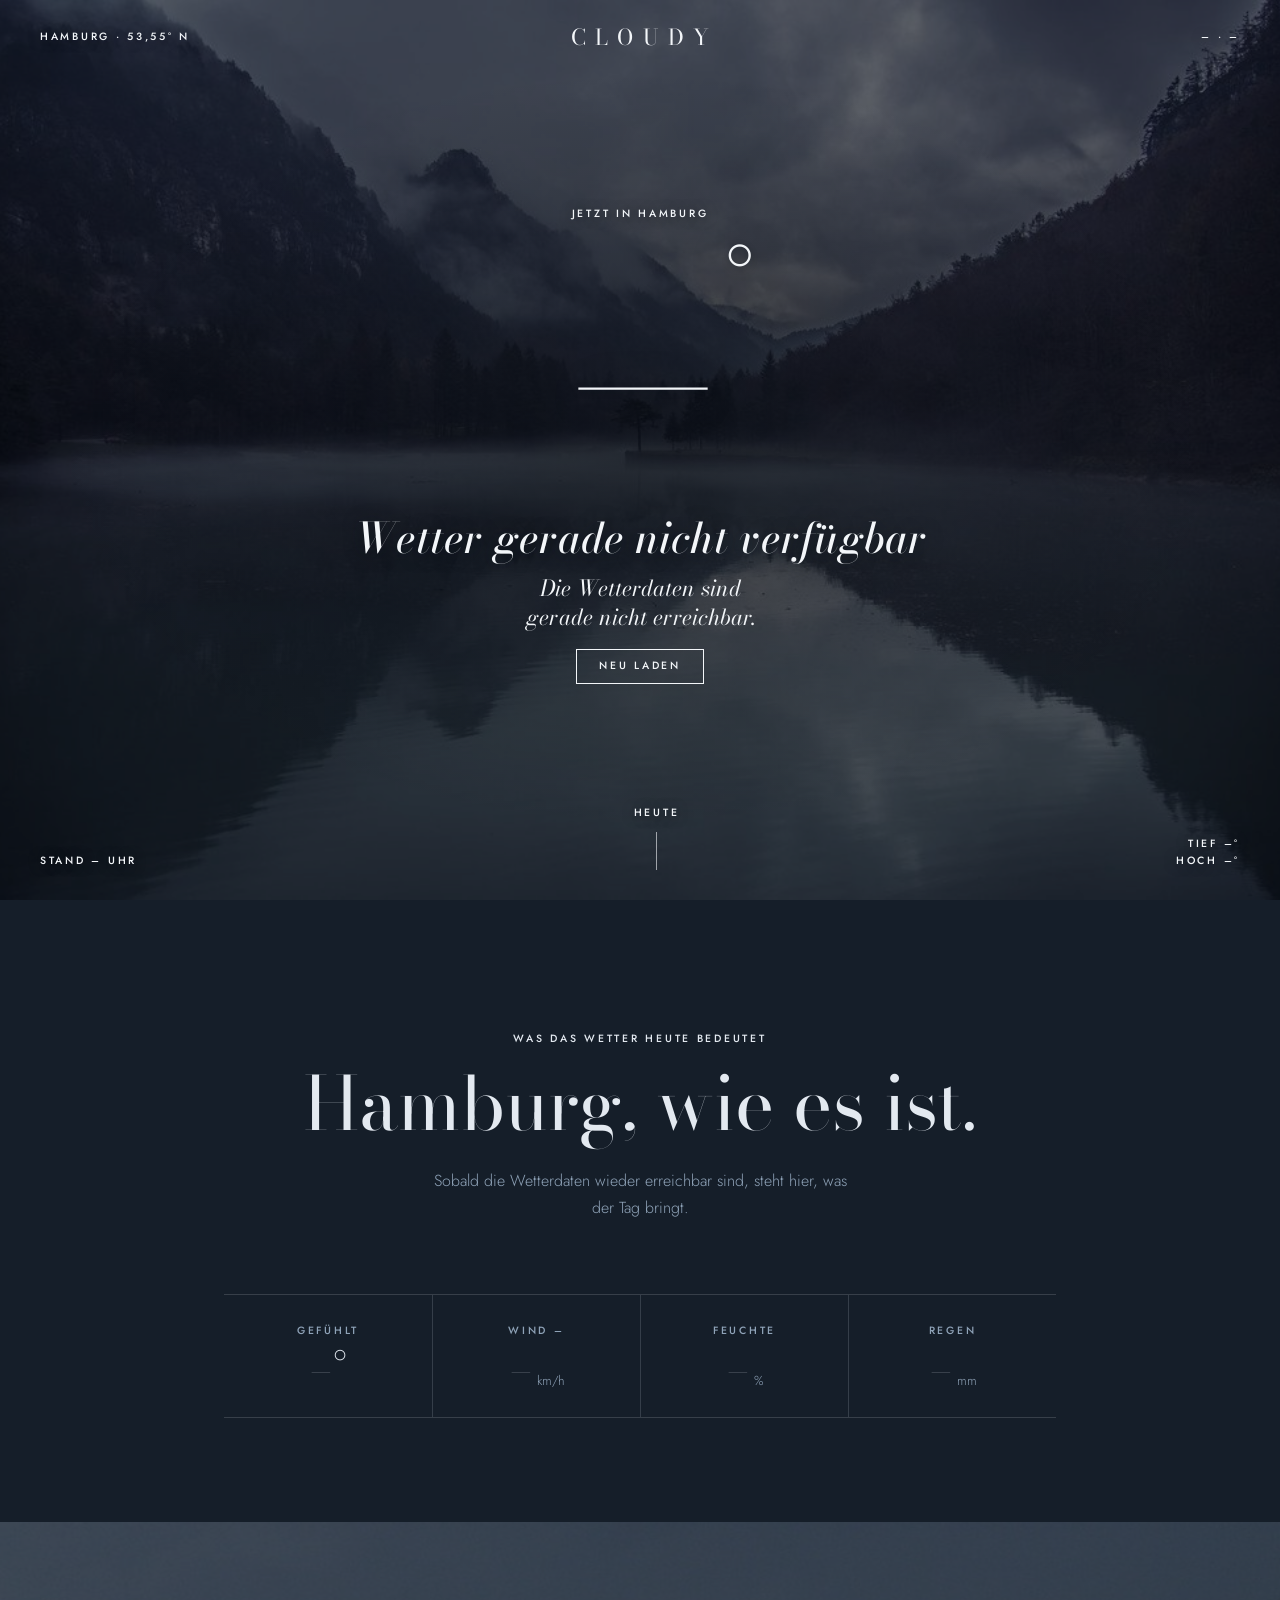
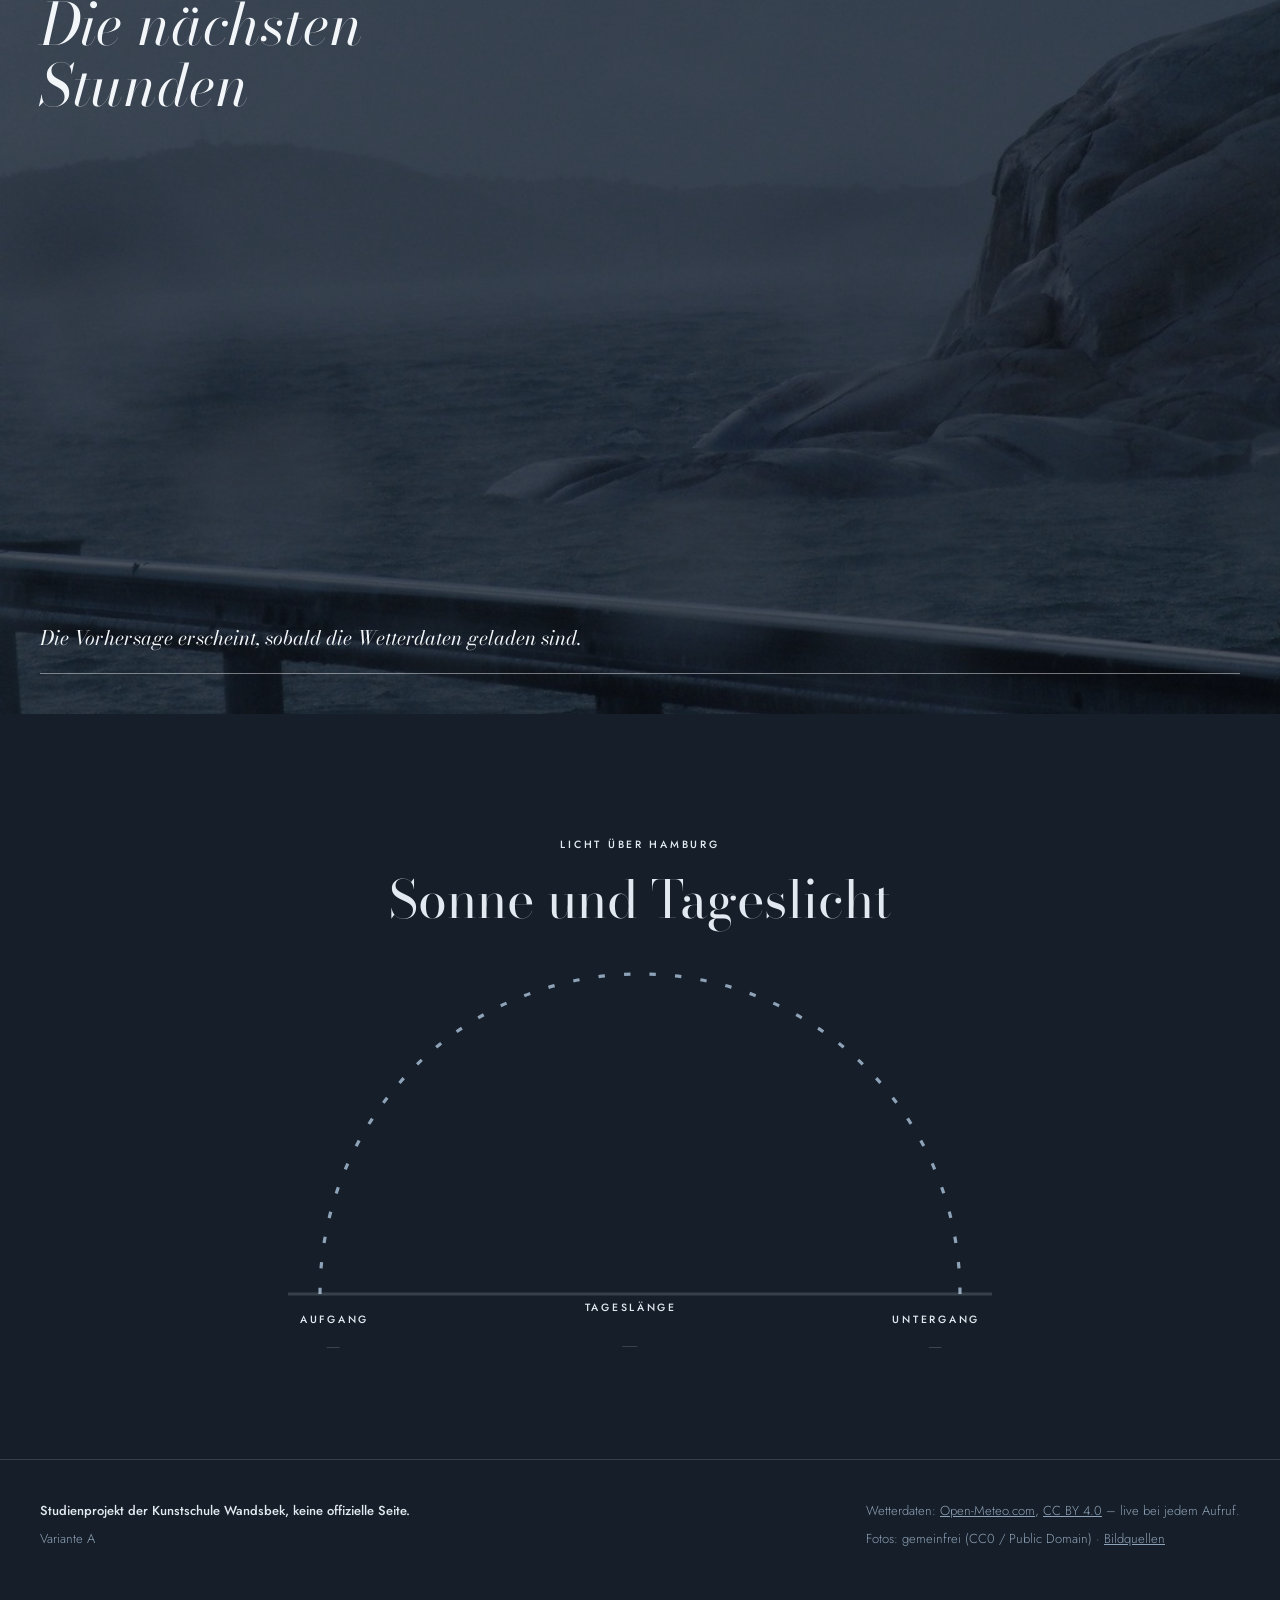
==== index.html @ b8db0ed9 "Add files via upload" ====
<!doctype html>
<html lang="de" data-status="loading" data-weather="wolken" data-daytime="tag">
<head>
<meta charset="utf-8">
<meta name="viewport" content="width=device-width, initial-scale=1">
<meta name="robots" content="noindex, nofollow">
<title>Cloudy – Variante A</title>
<meta name="description" content="Cloudy – das Wetter in Hamburg, live. Studienprojekt der Kunstschule Wandsbek, keine offizielle Seite.">
<link rel="preconnect" href="https://fonts.googleapis.com">
<link rel="preconnect" href="https://fonts.gstatic.com" crossorigin>
<link href="https://fonts.googleapis.com/css2?family=Bodoni+Moda:ital,opsz,wght@0,6..96,400..600;1,6..96,400..600&family=Jost:wght@300;400;500&display=swap" rel="stylesheet">
<style>
  :root {
    --paper: #F3F6F9;
    --mist: #CBD5E1;
    --steel: #8FA3B8;
    --slate: #4B647D;
    --ink: #223040;
    --line: rgba(34, 48, 64, .2);
    --serif: "Bodoni Moda", "Didot", "Bodoni 72", Georgia, serif;
    --sans: "Jost", "Futura", "Helvetica Neue", Arial, sans-serif;
    --hero-img: url(img/a-cloudy-lake.jpg);
    --veil: rgba(20, 30, 42, .42);
  }
  /* Kür: Nacht → Seite wird dunkel */
  :root[data-daytime="nacht"] {
    --paper: #151e29;
    --mist: #223040;
    --slate: #8FA3B8;
    --ink: #E3E9F0;
    --line: rgba(227, 233, 240, .16);
    --veil: rgba(8, 13, 20, .62);
  }
  /* Kür: Bildwelt je Wetterlage */
  :root[data-weather="klar"]   { --hero-img: url(img/a-clear-kenai.jpg); }
  :root[data-weather="nebel"]  { --hero-img: url(img/a-fog-schooner.jpg); }
  :root[data-weather="regen"]  { --hero-img: url(img/a-rain-front.jpg); }
  :root[data-weather="schnee"] { --hero-img: url(img/a-snow-peaks.jpg); }

  * { box-sizing: border-box; }
  body {
    margin: 0;
    background: var(--paper);
    color: var(--ink);
    font: 300 16px/1.7 var(--sans);
    transition: background-color .8s, color .8s;
  }
  a { color: inherit; }
  .label { font: 500 10.5px/1.6 var(--sans); letter-spacing: .26em; text-transform: uppercase; }
  .serif { font-family: var(--serif); font-weight: 400; }

  /* ---------- Vollbild-Hero ---------- */
  .hero {
    position: relative;
    min-height: 100vh;
    min-height: 100svh;
    color: #F3F6F9;
    background: var(--slate) var(--hero-img) center / cover no-repeat;
    display: grid;
    grid-template-rows: auto 1fr auto;
  }
  .hero::before {
    content: ""; position: absolute; inset: 0;
    background:
      radial-gradient(ellipse 46% 42% at 50% 50%, rgba(16, 24, 34, .5), rgba(16, 24, 34, 0) 100%),
      linear-gradient(180deg, var(--veil), rgba(20,30,42,.12) 30%, rgba(20,30,42,.12) 70%, var(--veil));
    transition: background .8s;
  }
  :root[data-daytime="nacht"] .hero::before {
    background: radial-gradient(ellipse 46% 42% at 50% 50%, rgba(6, 10, 16, .45), rgba(6, 10, 16, 0) 100%), var(--veil);
  }
  .hero .label { text-shadow: 0 1px 12px rgba(10, 16, 24, .55); }
  .hero > * { position: relative; }
  .top {
    display: grid; grid-template-columns: 1fr auto 1fr; align-items: center;
    padding: 26px 40px;
  }
  .top .right { text-align: right; }
  .wordmark { font: 400 22px/1 var(--serif); letter-spacing: .42em; text-transform: uppercase; padding-left: .42em; }

  .center { display: grid; place-items: center; text-align: center; padding: 20px 16px; }
  .temp {
    position: relative;
    display: inline-block;
    margin: 0;
    font: 500 clamp(150px, 24vw, 310px)/.84 var(--serif);
    font-variation-settings: "opsz" 28;   /* kräftigere Haarstriche, besser lesbar */
    letter-spacing: -.02em;
    text-shadow: 0 2px 6px rgba(10, 16, 24, .35), 0 8px 48px rgba(10, 16, 24, .45);
  }
  /* Gradzeichen hängt außen, damit die Zahl selbst exakt mittig steht */
  .temp sup { position: absolute; left: 100%; top: .06em; font-size: .3em; line-height: 1; margin-left: .06em; }
  .cond { font: italic 500 clamp(28px, 3.4vw, 42px)/1.2 var(--serif); margin: 22px 0 10px; text-shadow: 0 2px 18px rgba(10, 16, 24, .6); }
  .rule { width: 56px; height: 1px; background: currentColor; opacity: .6; margin: 18px auto; }

  .bottom {
    display: flex; justify-content: space-between; align-items: flex-end; gap: 16px;
    padding: 0 40px 30px;
  }
  .scroll-cue { text-decoration: none; }
  .scroll-cue::after { content: ""; display: block; width: 1px; height: 38px; margin: 10px auto 0; background: currentColor; opacity: .6; }

  /* Lade- / Fehlerzustand */
  .note { display: none; max-width: 30ch; margin: 0 auto; }
  :root[data-status="loading"] .note.loading,
  :root[data-status="error"] .note.error { display: block; }
  :root[data-status="loading"] [data-w] { opacity: .45; }
  .note.loading::before {
    content: ""; display: inline-block; width: 6px; height: 6px; margin-right: 10px;
    border-radius: 50%; background: currentColor; animation: pulse 1.2s infinite;
  }
  @keyframes pulse { 50% { opacity: .15; } }
  .note.error p { font: italic 400 22px/1.35 var(--serif); margin: 0 0 16px; }
  .btn {
    display: inline-block; padding: 11px 22px; border: 1px solid currentColor;
    background: transparent; color: inherit; cursor: pointer;
    font: 500 10.5px/1 var(--sans); letter-spacing: .26em; text-transform: uppercase;
  }
  .forced { display: none; }
  :root[data-forced="ja"] .forced { display: inline; }

  /* ---------- Bedeutung + Werte ---------- */
  .read { max-width: 880px; margin: 0 auto; padding: 120px 24px 104px; text-align: center; }
  .read h2 { font: 400 clamp(40px, 6vw, 74px)/1 var(--serif); margin: 20px 0 26px; }
  .read .lead { max-width: 46ch; margin: 0 auto; color: var(--slate); }
  .values {
    display: grid; grid-template-columns: repeat(4, 1fr);
    margin: 72px 0 0; border-top: 1px solid var(--line); border-bottom: 1px solid var(--line);
  }
  .values div { padding: 28px 8px 26px; }
  .values div + div { border-left: 1px solid var(--line); }
  .values dt { color: var(--slate); }
  .values dd { margin: 8px 0 0; font: 400 44px/1 var(--serif); }
  .values dd small { font: 300 13px var(--sans); margin-left: 4px; color: var(--slate); }

  /* ---------- Vollbild-Band mit Stunden ---------- */
  .band {
    position: relative;
    min-height: 88vh;
    background: var(--ink) url(img/a-harbour-mist.jpg) center / cover;
    color: #F3F6F9;
    display: flex; flex-direction: column; justify-content: space-between;
    padding: 72px 40px 40px;
  }
  .band::before { content: ""; position: absolute; inset: 0; background: linear-gradient(180deg, rgba(34,48,64,.1), rgba(34,48,64,.55)); }
  :root[data-daytime="nacht"] .band::before { background: rgba(8, 13, 20, .65); }
  .band > * { position: relative; }
  .band h2 { font: italic 400 clamp(34px, 4.6vw, 58px)/1.05 var(--serif); margin: 0; max-width: 12ch; }
  .hours {
    list-style: none; margin: 0; padding: 0;
    display: grid; grid-template-columns: repeat(6, 1fr);
    border-top: 1px solid rgba(243, 246, 249, .45);
  }
  .hours li { padding: 18px 10px 6px; text-align: center; }
  .hours li + li { border-left: 1px solid rgba(243, 246, 249, .25); }
  .hours .h-temp { display: block; font: 400 46px/1.05 var(--serif); }
  .hours .h-cond { display: block; font: italic 400 15px/1.3 var(--serif); opacity: .9; }
  .hours .h-pop { display: block; margin-top: 6px; opacity: .75; }
  .band .empty { display: none; font: italic 400 20px var(--serif); }
  :root[data-status="error"] .band .empty, :root[data-status="loading"] .band .empty { display: block; }

  /* ---------- Licht ---------- */
  .light { max-width: 1040px; margin: 0 auto; padding: 112px 24px 96px; text-align: center; }
  .light h2 { font: 400 clamp(34px, 4.4vw, 52px)/1.05 var(--serif); margin: 18px 0 48px; }
  .arc { position: relative; width: min(100%, 640px); margin: 0 auto; aspect-ratio: 2 / 1; container-type: inline-size; }
  .arc svg { position: absolute; inset: 0; width: 100%; height: 100%; overflow: visible; }
  .arc path { fill: none; stroke: var(--steel); stroke-width: 1; stroke-dasharray: 2 6; }
  .arc line { stroke: var(--line); stroke-width: 1; }
  .sun {
    --a: calc(180deg - var(--sun, .5) * 180deg);
    position: absolute; left: 50%; bottom: 0;
    width: 18px; height: 18px; margin: 0 0 -9px -9px;
    border-radius: 50%; background: var(--ink); box-shadow: 0 0 0 8px rgba(143, 163, 184, .25);
    transform: rotate(calc(-1 * var(--a))) translateX(50cqi) rotate(var(--a));
    transition: transform 1.2s ease;
  }
  :root[data-daytime="nacht"] .sun { background: transparent; border: 1px solid var(--steel); box-shadow: none; transform: translateX(50cqi); }
  :root[data-status="error"] .sun { display: none; }
  .arc-labels { display: flex; justify-content: space-between; width: min(100%, 680px); margin: 18px auto 0; }
  .arc-labels b { display: block; font: 400 30px/1.1 var(--serif); }
  .arc-mid { margin-top: -12px; }
  .arc-mid b { font: 400 36px/1.1 var(--serif); display: block; margin-top: 6px; }

  /* ---------- Fußzeile ---------- */
  footer { border-top: 1px solid var(--line); padding: 40px 40px 48px; font-size: 13px; color: var(--slate); }
  footer .row { display: flex; justify-content: space-between; gap: 24px 40px; flex-wrap: wrap; }
  footer p { margin: 0 0 6px; }
  footer strong { color: var(--ink); font-weight: 500; }

  @media (max-width: 760px) {
    .top { padding: 18px 16px; }
    .top .left { visibility: hidden; }
    .wordmark { font-size: 18px; }
    .bottom { padding: 0 16px 22px; }
    .read { padding: 80px 16px 72px; }
    .values { grid-template-columns: 1fr 1fr; margin-top: 48px; }
    .values div:nth-child(3) { border-left: 0; }
    .values div:nth-child(n+3) { border-top: 1px solid var(--line); }
    .band { padding: 56px 16px 24px; min-height: 0; gap: 120px; }
    .hours { grid-template-columns: repeat(3, 1fr); }
    .hours li:nth-child(4) { border-left: 0; }
    .hours li:nth-child(n+4) { border-top: 1px solid rgba(243, 246, 249, .25); }
    .light { padding: 80px 16px 72px; }
    .arc-labels b { font-size: 24px; }
    footer { padding: 32px 16px 40px; }
  }
  @media (prefers-reduced-motion: reduce) { * { transition: none !important; animation: none !important; } }
</style>
</head>
<body>

<header class="hero">
  <div class="top">
    <span class="label left">Hamburg · 53,55° N</span>
    <span class="wordmark">Cloudy</span>
    <span class="label right"><span data-w="daytime">…</span> · <span data-w="time">…</span></span>
  </div>

  <div class="center">
    <div>
      <p class="label">Jetzt in Hamburg</p>
      <h1 class="temp"><span data-w="temp" data-fallback="–">…</span><sup>°</sup></h1>
      <p class="cond" data-w="cond" data-fallback="Wetter gerade nicht verfügbar">Wird geladen</p>
      <div class="note loading label" role="status">Wetterdaten werden geladen</div>
      <div class="note error" role="alert">
        <p>Die Wetterdaten sind gerade nicht erreichbar.</p>
        <button class="btn" type="button" data-retry>Neu laden</button>
      </div>
    </div>
  </div>

  <div class="bottom">
    <span class="label">Stand <span data-w="time">…</span> Uhr<br><span class="forced">Testmodus</span></span>
    <a class="label scroll-cue" href="#heute">Heute</a>
    <span class="label" style="text-align:right">Tief <span data-w="tmin">…</span>°<br>Hoch <span data-w="tmax">…</span>°</span>
  </div>
</header>

<main>
  <section class="read" id="heute">
    <p class="label">Was das Wetter heute bedeutet</p>
    <h2 data-w="advice" data-fallback="Hamburg, wie es ist.">Einen Moment …</h2>
    <p class="lead" data-w="advice-text" data-fallback="Sobald die Wetterdaten wieder erreichbar sind, steht hier, was der Tag bringt.">Die aktuellen Werte für Hamburg werden abgerufen.</p>

    <dl class="values">
      <div><dt class="label">Gefühlt</dt><dd><span data-w="feels">…</span>°</dd></div>
      <div><dt class="label">Wind <span data-w="winddir"></span></dt><dd><span data-w="wind">…</span><small>km/h</small></dd></div>
      <div><dt class="label">Feuchte</dt><dd><span data-w="humidity">…</span><small>%</small></dd></div>
      <div><dt class="label">Regen</dt><dd><span data-w="precip">…</span><small>mm</small></dd></div>
    </dl>
  </section>

  <section class="band" aria-label="Die nächsten Stunden">
    <h2>Die nächsten Stunden</h2>
    <div>
      <p class="empty">Die Vorhersage erscheint, sobald die Wetterdaten geladen sind.</p>
      <ul class="hours" data-hours></ul>
    </div>
    <template id="hour-tpl">
      <li><span class="label" data-h="time"></span><span class="h-temp" data-h="temp"></span><span class="h-cond" data-h="cond"></span><span class="label h-pop">Regen <span data-h="pop"></span></span></li>
    </template>
  </section>

  <section class="light">
    <p class="label">Licht über Hamburg</p>
    <h2 data-w="light-title" data-fallback="Sonne und Tageslicht">Tageslicht wird berechnet …</h2>
    <div class="arc" aria-hidden="true">
      <svg viewBox="0 0 200 100" preserveAspectRatio="none"><path d="M0 100 A100 100 0 0 1 200 100"/><line x1="-10" y1="100" x2="210" y2="100"/></svg>
      <span class="sun"></span>
    </div>
    <div class="arc-labels">
      <span class="label">Aufgang<b class="serif" data-w="sunrise">…</b></span>
      <span class="label arc-mid">Tageslänge<b class="serif" data-w="daylength">…</b></span>
      <span class="label">Untergang<b class="serif" data-w="sunset">…</b></span>
    </div>
  </section>
</main>

<footer>
  <div class="row">
    <div>
      <p><strong>Studienprojekt der Kunstschule Wandsbek, keine offizielle Seite.</strong></p>
      <p>Variante A</p>
    </div>
    <div>
      <p>Wetterdaten: <a href="https://open-meteo.com/" rel="noopener">Open-Meteo.com</a>, <a href="https://creativecommons.org/licenses/by/4.0/" rel="noopener">CC BY 4.0</a> – live bei jedem Aufruf.</p>
      <p>Fotos: gemeinfrei (CC0 / Public Domain) · <a href="credits.html">Bildquellen</a></p>
    </div>
  </div>
</footer>

<script src="cloudy.js"></script>
</body>
</html>
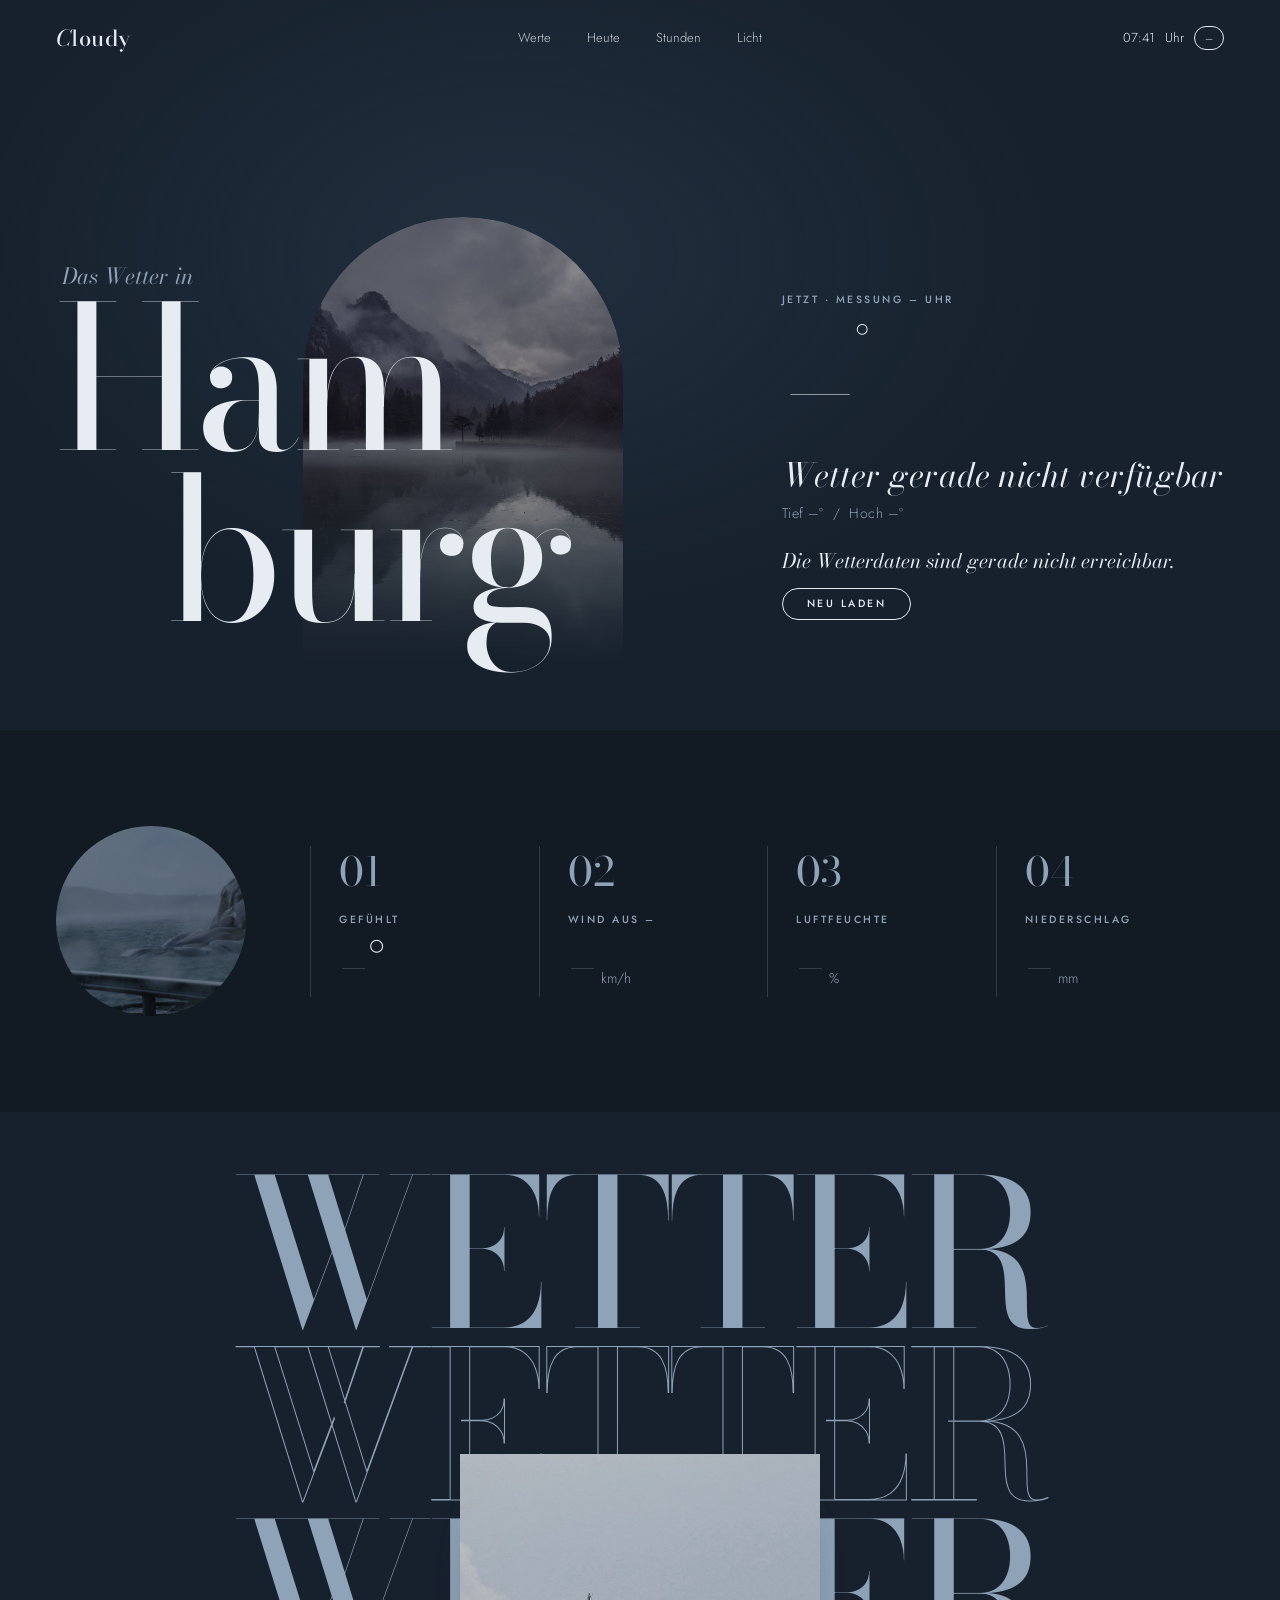
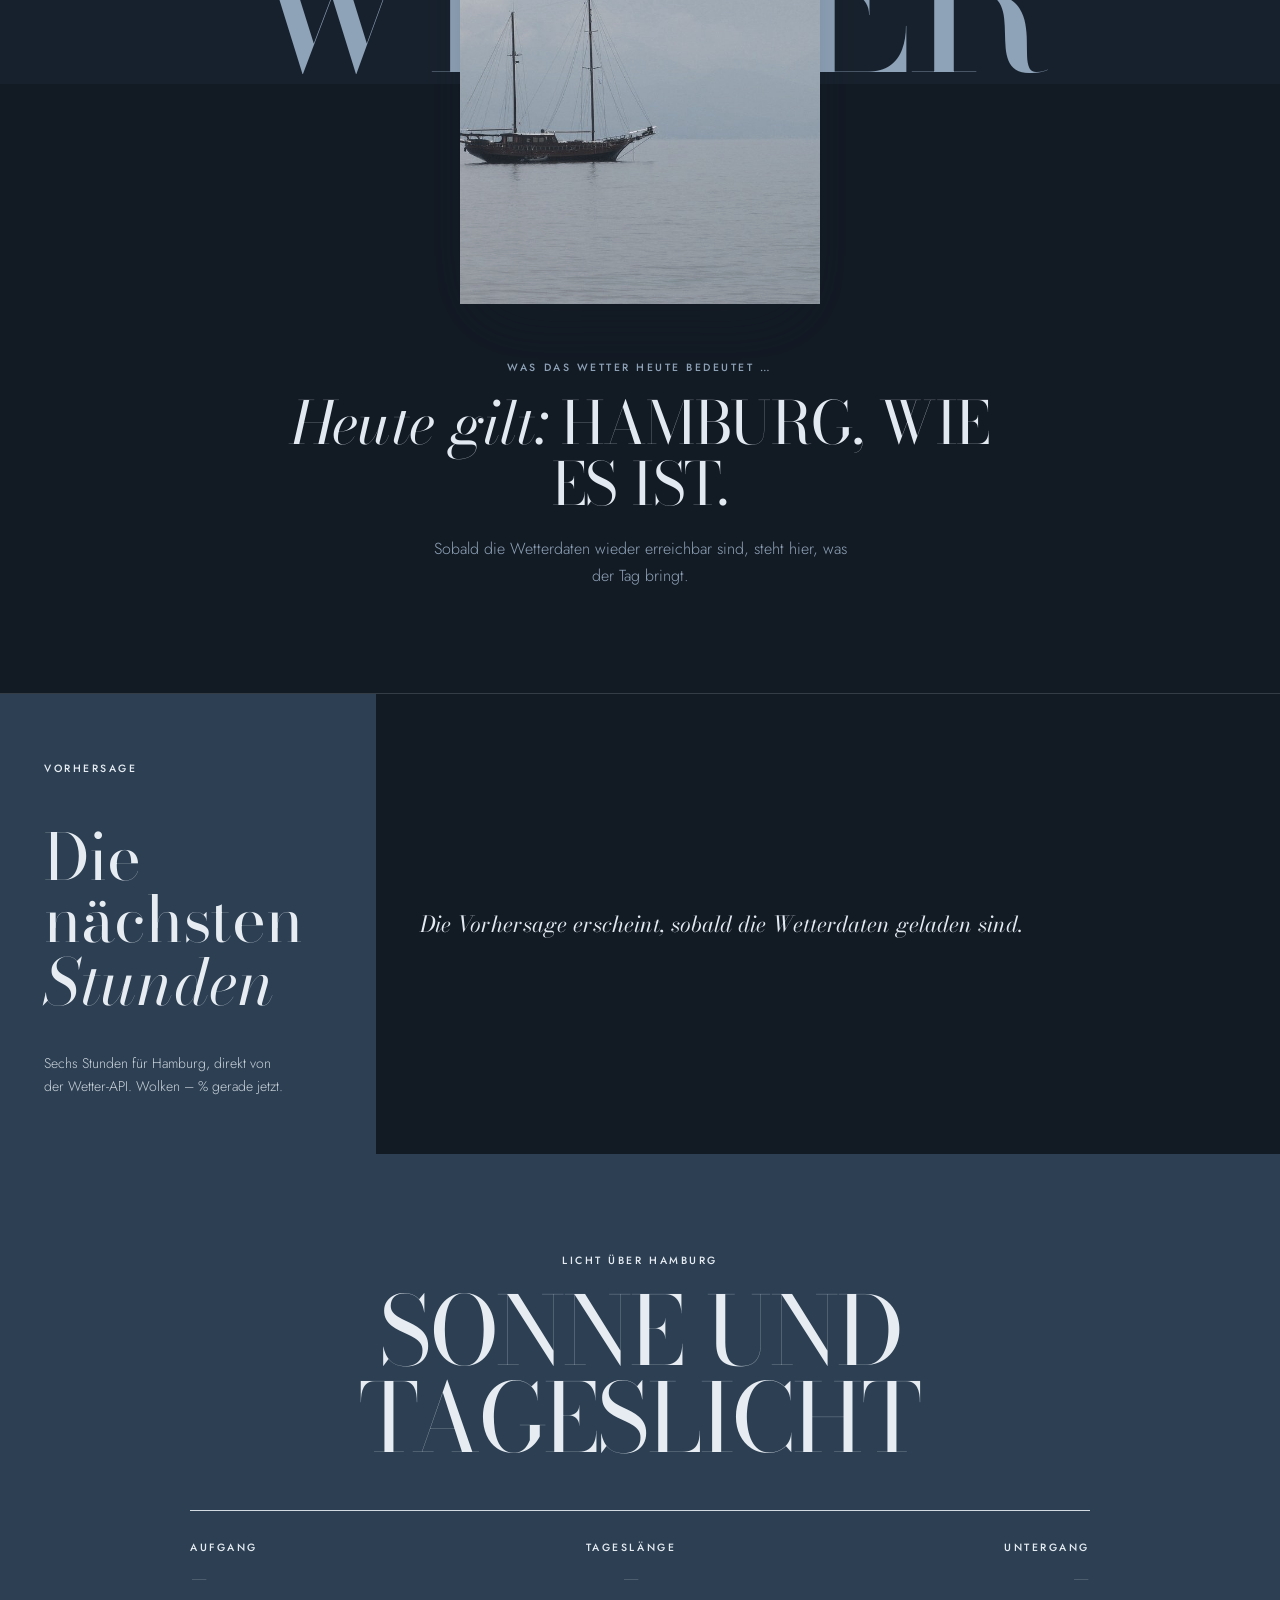
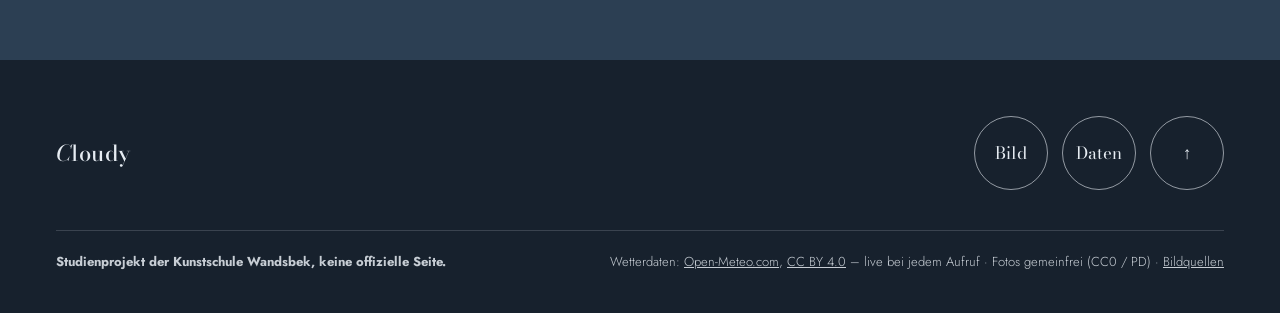
==== commit 4a0d5cc6: "Add files via upload" ====
--- a/index.html
+++ b/index.html
@@ -9,283 +9,112 @@
 <link rel="preconnect" href="https://fonts.googleapis.com">
 <link rel="preconnect" href="https://fonts.gstatic.com" crossorigin>
 <link href="https://fonts.googleapis.com/css2?family=Bodoni+Moda:ital,opsz,wght@0,6..96,400..600;1,6..96,400..600&family=Jost:wght@300;400;500&display=swap" rel="stylesheet">
-<style>
-  :root {
-    --paper: #F3F6F9;
-    --mist: #CBD5E1;
-    --steel: #8FA3B8;
-    --slate: #4B647D;
-    --ink: #223040;
-    --line: rgba(34, 48, 64, .2);
-    --serif: "Bodoni Moda", "Didot", "Bodoni 72", Georgia, serif;
-    --sans: "Jost", "Futura", "Helvetica Neue", Arial, sans-serif;
-    --hero-img: url(img/a-cloudy-lake.jpg);
-    --veil: rgba(20, 30, 42, .42);
-  }
-  /* Kür: Nacht → Seite wird dunkel */
-  :root[data-daytime="nacht"] {
-    --paper: #151e29;
-    --mist: #223040;
-    --slate: #8FA3B8;
-    --ink: #E3E9F0;
-    --line: rgba(227, 233, 240, .16);
-    --veil: rgba(8, 13, 20, .62);
-  }
-  /* Kür: Bildwelt je Wetterlage */
-  :root[data-weather="klar"]   { --hero-img: url(img/a-clear-kenai.jpg); }
-  :root[data-weather="nebel"]  { --hero-img: url(img/a-fog-schooner.jpg); }
-  :root[data-weather="regen"]  { --hero-img: url(img/a-rain-front.jpg); }
-  :root[data-weather="schnee"] { --hero-img: url(img/a-snow-peaks.jpg); }
-
-  * { box-sizing: border-box; }
-  body {
-    margin: 0;
-    background: var(--paper);
-    color: var(--ink);
-    font: 300 16px/1.7 var(--sans);
-    transition: background-color .8s, color .8s;
-  }
-  a { color: inherit; }
-  .label { font: 500 10.5px/1.6 var(--sans); letter-spacing: .26em; text-transform: uppercase; }
-  .serif { font-family: var(--serif); font-weight: 400; }
-
-  /* ---------- Vollbild-Hero ---------- */
-  .hero {
-    position: relative;
-    min-height: 100vh;
-    min-height: 100svh;
-    color: #F3F6F9;
-    background: var(--slate) var(--hero-img) center / cover no-repeat;
-    display: grid;
-    grid-template-rows: auto 1fr auto;
-  }
-  .hero::before {
-    content: ""; position: absolute; inset: 0;
-    background:
-      radial-gradient(ellipse 46% 42% at 50% 50%, rgba(16, 24, 34, .5), rgba(16, 24, 34, 0) 100%),
-      linear-gradient(180deg, var(--veil), rgba(20,30,42,.12) 30%, rgba(20,30,42,.12) 70%, var(--veil));
-    transition: background .8s;
-  }
-  :root[data-daytime="nacht"] .hero::before {
-    background: radial-gradient(ellipse 46% 42% at 50% 50%, rgba(6, 10, 16, .45), rgba(6, 10, 16, 0) 100%), var(--veil);
-  }
-  .hero .label { text-shadow: 0 1px 12px rgba(10, 16, 24, .55); }
-  .hero > * { position: relative; }
-  .top {
-    display: grid; grid-template-columns: 1fr auto 1fr; align-items: center;
-    padding: 26px 40px;
-  }
-  .top .right { text-align: right; }
-  .wordmark { font: 400 22px/1 var(--serif); letter-spacing: .42em; text-transform: uppercase; padding-left: .42em; }
-
-  .center { display: grid; place-items: center; text-align: center; padding: 20px 16px; }
-  .temp {
-    position: relative;
-    display: inline-block;
-    margin: 0;
-    font: 500 clamp(150px, 24vw, 310px)/.84 var(--serif);
-    font-variation-settings: "opsz" 28;   /* kräftigere Haarstriche, besser lesbar */
-    letter-spacing: -.02em;
-    text-shadow: 0 2px 6px rgba(10, 16, 24, .35), 0 8px 48px rgba(10, 16, 24, .45);
-  }
-  /* Gradzeichen hängt außen, damit die Zahl selbst exakt mittig steht */
-  .temp sup { position: absolute; left: 100%; top: .06em; font-size: .3em; line-height: 1; margin-left: .06em; }
-  .cond { font: italic 500 clamp(28px, 3.4vw, 42px)/1.2 var(--serif); margin: 22px 0 10px; text-shadow: 0 2px 18px rgba(10, 16, 24, .6); }
-  .rule { width: 56px; height: 1px; background: currentColor; opacity: .6; margin: 18px auto; }
-
-  .bottom {
-    display: flex; justify-content: space-between; align-items: flex-end; gap: 16px;
-    padding: 0 40px 30px;
-  }
-  .scroll-cue { text-decoration: none; }
-  .scroll-cue::after { content: ""; display: block; width: 1px; height: 38px; margin: 10px auto 0; background: currentColor; opacity: .6; }
-
-  /* Lade- / Fehlerzustand */
-  .note { display: none; max-width: 30ch; margin: 0 auto; }
-  :root[data-status="loading"] .note.loading,
-  :root[data-status="error"] .note.error { display: block; }
-  :root[data-status="loading"] [data-w] { opacity: .45; }
-  .note.loading::before {
-    content: ""; display: inline-block; width: 6px; height: 6px; margin-right: 10px;
-    border-radius: 50%; background: currentColor; animation: pulse 1.2s infinite;
-  }
-  @keyframes pulse { 50% { opacity: .15; } }
-  .note.error p { font: italic 400 22px/1.35 var(--serif); margin: 0 0 16px; }
-  .btn {
-    display: inline-block; padding: 11px 22px; border: 1px solid currentColor;
-    background: transparent; color: inherit; cursor: pointer;
-    font: 500 10.5px/1 var(--sans); letter-spacing: .26em; text-transform: uppercase;
-  }
-  .forced { display: none; }
-  :root[data-forced="ja"] .forced { display: inline; }
-
-  /* ---------- Bedeutung + Werte ---------- */
-  .read { max-width: 880px; margin: 0 auto; padding: 120px 24px 104px; text-align: center; }
-  .read h2 { font: 400 clamp(40px, 6vw, 74px)/1 var(--serif); margin: 20px 0 26px; }
-  .read .lead { max-width: 46ch; margin: 0 auto; color: var(--slate); }
-  .values {
-    display: grid; grid-template-columns: repeat(4, 1fr);
-    margin: 72px 0 0; border-top: 1px solid var(--line); border-bottom: 1px solid var(--line);
-  }
-  .values div { padding: 28px 8px 26px; }
-  .values div + div { border-left: 1px solid var(--line); }
-  .values dt { color: var(--slate); }
-  .values dd { margin: 8px 0 0; font: 400 44px/1 var(--serif); }
-  .values dd small { font: 300 13px var(--sans); margin-left: 4px; color: var(--slate); }
-
-  /* ---------- Vollbild-Band mit Stunden ---------- */
-  .band {
-    position: relative;
-    min-height: 88vh;
-    background: var(--ink) url(img/a-harbour-mist.jpg) center / cover;
-    color: #F3F6F9;
-    display: flex; flex-direction: column; justify-content: space-between;
-    padding: 72px 40px 40px;
-  }
-  .band::before { content: ""; position: absolute; inset: 0; background: linear-gradient(180deg, rgba(34,48,64,.1), rgba(34,48,64,.55)); }
-  :root[data-daytime="nacht"] .band::before { background: rgba(8, 13, 20, .65); }
-  .band > * { position: relative; }
-  .band h2 { font: italic 400 clamp(34px, 4.6vw, 58px)/1.05 var(--serif); margin: 0; max-width: 12ch; }
-  .hours {
-    list-style: none; margin: 0; padding: 0;
-    display: grid; grid-template-columns: repeat(6, 1fr);
-    border-top: 1px solid rgba(243, 246, 249, .45);
-  }
-  .hours li { padding: 18px 10px 6px; text-align: center; }
-  .hours li + li { border-left: 1px solid rgba(243, 246, 249, .25); }
-  .hours .h-temp { display: block; font: 400 46px/1.05 var(--serif); }
-  .hours .h-cond { display: block; font: italic 400 15px/1.3 var(--serif); opacity: .9; }
-  .hours .h-pop { display: block; margin-top: 6px; opacity: .75; }
-  .band .empty { display: none; font: italic 400 20px var(--serif); }
-  :root[data-status="error"] .band .empty, :root[data-status="loading"] .band .empty { display: block; }
-
-  /* ---------- Licht ---------- */
-  .light { max-width: 1040px; margin: 0 auto; padding: 112px 24px 96px; text-align: center; }
-  .light h2 { font: 400 clamp(34px, 4.4vw, 52px)/1.05 var(--serif); margin: 18px 0 48px; }
-  .arc { position: relative; width: min(100%, 640px); margin: 0 auto; aspect-ratio: 2 / 1; container-type: inline-size; }
-  .arc svg { position: absolute; inset: 0; width: 100%; height: 100%; overflow: visible; }
-  .arc path { fill: none; stroke: var(--steel); stroke-width: 1; stroke-dasharray: 2 6; }
-  .arc line { stroke: var(--line); stroke-width: 1; }
-  .sun {
-    --a: calc(180deg - var(--sun, .5) * 180deg);
-    position: absolute; left: 50%; bottom: 0;
-    width: 18px; height: 18px; margin: 0 0 -9px -9px;
-    border-radius: 50%; background: var(--ink); box-shadow: 0 0 0 8px rgba(143, 163, 184, .25);
-    transform: rotate(calc(-1 * var(--a))) translateX(50cqi) rotate(var(--a));
-    transition: transform 1.2s ease;
-  }
-  :root[data-daytime="nacht"] .sun { background: transparent; border: 1px solid var(--steel); box-shadow: none; transform: translateX(50cqi); }
-  :root[data-status="error"] .sun { display: none; }
-  .arc-labels { display: flex; justify-content: space-between; width: min(100%, 680px); margin: 18px auto 0; }
-  .arc-labels b { display: block; font: 400 30px/1.1 var(--serif); }
-  .arc-mid { margin-top: -12px; }
-  .arc-mid b { font: 400 36px/1.1 var(--serif); display: block; margin-top: 6px; }
-
-  /* ---------- Fußzeile ---------- */
-  footer { border-top: 1px solid var(--line); padding: 40px 40px 48px; font-size: 13px; color: var(--slate); }
-  footer .row { display: flex; justify-content: space-between; gap: 24px 40px; flex-wrap: wrap; }
-  footer p { margin: 0 0 6px; }
-  footer strong { color: var(--ink); font-weight: 500; }
-
-  @media (max-width: 760px) {
-    .top { padding: 18px 16px; }
-    .top .left { visibility: hidden; }
-    .wordmark { font-size: 18px; }
-    .bottom { padding: 0 16px 22px; }
-    .read { padding: 80px 16px 72px; }
-    .values { grid-template-columns: 1fr 1fr; margin-top: 48px; }
-    .values div:nth-child(3) { border-left: 0; }
-    .values div:nth-child(n+3) { border-top: 1px solid var(--line); }
-    .band { padding: 56px 16px 24px; min-height: 0; gap: 120px; }
-    .hours { grid-template-columns: repeat(3, 1fr); }
-    .hours li:nth-child(4) { border-left: 0; }
-    .hours li:nth-child(n+4) { border-top: 1px solid rgba(243, 246, 249, .25); }
-    .light { padding: 80px 16px 72px; }
-    .arc-labels b { font-size: 24px; }
-    footer { padding: 32px 16px 40px; }
-  }
-  @media (prefers-reduced-motion: reduce) { * { transition: none !important; animation: none !important; } }
-</style>
+<link rel="stylesheet" href="style.css">
 </head>
 <body>
 
+<!-- 1 · Dunkler Hero: Riesenwort über Bogen-Foto -->
 <header class="hero">
-  <div class="top">
-    <span class="label left">Hamburg · 53,55° N</span>
-    <span class="wordmark">Cloudy</span>
-    <span class="label right"><span data-w="daytime">…</span> · <span data-w="time">…</span></span>
-  </div>
+  <nav class="top" aria-label="Seiten-Navigation">
+    <span class="wordmark"><i>C</i>loudy</span>
+    <span class="links">
+      <a href="#werte">Werte</a>
+      <a href="#heute">Heute</a>
+      <a href="#stunden">Stunden</a>
+      <a href="#licht">Licht</a>
+    </span>
+    <span class="clock"><span data-clock>–</span> Uhr <span class="ring" data-w="daytime">…</span></span>
+  </nav>
 
-  <div class="center">
-    <div>
-      <p class="label">Jetzt in Hamburg</p>
-      <h1 class="temp"><span data-w="temp" data-fallback="–">…</span><sup>°</sup></h1>
+  <div class="hero-grid">
+    <div class="hero-title">
+      <p class="welcome">Das Wetter in</p>
+      <h1>Ham<br><span class="indent">burg</span></h1>
+      <div class="arch" role="img" aria-label="Stimmungsbild passend zum aktuellen Wetter"></div>
+    </div>
+
+    <div class="hero-now">
+      <p class="label">Jetzt · Messung <span data-w="time">…</span> Uhr <span class="forced">· Testmodus</span></p>
+      <p class="temp"><span data-w="temp" data-fallback="–">…</span><sup>°</sup></p>
       <p class="cond" data-w="cond" data-fallback="Wetter gerade nicht verfügbar">Wird geladen</p>
+      <p class="minmax">Tief <span data-w="tmin">…</span>° &nbsp;/&nbsp; Hoch <span data-w="tmax">…</span>°</p>
+
       <div class="note loading label" role="status">Wetterdaten werden geladen</div>
       <div class="note error" role="alert">
         <p>Die Wetterdaten sind gerade nicht erreichbar.</p>
-        <button class="btn" type="button" data-retry>Neu laden</button>
+        <button class="pill" type="button" data-retry>Neu laden</button>
       </div>
     </div>
-  </div>
-
-  <div class="bottom">
-    <span class="label">Stand <span data-w="time">…</span> Uhr<br><span class="forced">Testmodus</span></span>
-    <a class="label scroll-cue" href="#heute">Heute</a>
-    <span class="label" style="text-align:right">Tief <span data-w="tmin">…</span>°<br>Hoch <span data-w="tmax">…</span>°</span>
   </div>
 </header>
 
 <main>
-  <section class="read" id="heute">
-    <p class="label">Was das Wetter heute bedeutet</p>
-    <h2 data-w="advice" data-fallback="Hamburg, wie es ist.">Einen Moment …</h2>
-    <p class="lead" data-w="advice-text" data-fallback="Sobald die Wetterdaten wieder erreichbar sind, steht hier, was der Tag bringt.">Die aktuellen Werte für Hamburg werden abgerufen.</p>
-
-    <dl class="values">
-      <div><dt class="label">Gefühlt</dt><dd><span data-w="feels">…</span>°</dd></div>
-      <div><dt class="label">Wind <span data-w="winddir"></span></dt><dd><span data-w="wind">…</span><small>km/h</small></dd></div>
-      <div><dt class="label">Feuchte</dt><dd><span data-w="humidity">…</span><small>%</small></dd></div>
-      <div><dt class="label">Regen</dt><dd><span data-w="precip">…</span><small>mm</small></dd></div>
-    </dl>
+  <!-- 2 · Nummerierte Werte mit rundem Foto -->
+  <section class="values" id="werte">
+    <div class="round" role="img" aria-label="Dunst über Felsen am Wasser"></div>
+    <ol class="value-list">
+      <li><span class="num">01</span><span class="label">Gefühlt</span><b><span data-w="feels">…</span>°</b></li>
+      <li><span class="num">02</span><span class="label">Wind aus <span data-w="winddir">…</span></span><b><span data-w="wind">…</span><small>km/h</small></b></li>
+      <li><span class="num">03</span><span class="label">Luftfeuchte</span><b><span data-w="humidity">…</span><small>%</small></b></li>
+      <li><span class="num">04</span><span class="label">Niederschlag</span><b><span data-w="precip">…</span><small>mm</small></b></li>
+    </ol>
   </section>
 
-  <section class="band" aria-label="Die nächsten Stunden">
-    <h2>Die nächsten Stunden</h2>
-    <div>
-      <p class="empty">Die Vorhersage erscheint, sobald die Wetterdaten geladen sind.</p>
-      <ul class="hours" data-hours></ul>
+  <!-- 3 · Wiederholtes Riesenwort, Foto davor -->
+  <section class="statement" id="heute">
+    <div class="stack" aria-hidden="true">
+      <span data-w="state" data-fallback="Wetter">Wetter</span>
+      <span class="outline" data-w="state" data-fallback="Wetter">Wetter</span>
+      <span data-w="state" data-fallback="Wetter">Wetter</span>
     </div>
+    <div class="portrait" role="img" aria-label="Segelschiff im Dunst"></div>
+
+    <div class="statement-text">
+      <p class="label">Was das Wetter heute bedeutet …</p>
+      <h2><i>Heute gilt:</i> <span data-w="advice" data-fallback="Hamburg, wie es ist.">Einen Moment.</span></h2>
+      <p data-w="advice-text" data-fallback="Sobald die Wetterdaten wieder erreichbar sind, steht hier, was der Tag bringt.">Die aktuellen Werte für Hamburg werden abgerufen.</p>
+    </div>
+  </section>
+
+  <!-- 4 · Mosaik: die nächsten Stunden -->
+  <section class="mosaic" id="stunden">
+    <div class="mosaic-head">
+      <p class="label">Vorhersage</p>
+      <h2>Die nächsten<br><i>Stunden</i></h2>
+      <p>Sechs Stunden für Hamburg, direkt von der Wetter-API. Wolken <span data-w="cloud">…</span> % gerade jetzt.</p>
+    </div>
+    <p class="empty">Die Vorhersage erscheint, sobald die Wetterdaten geladen sind.</p>
+    <ul class="tiles" data-hours></ul>
     <template id="hour-tpl">
-      <li><span class="label" data-h="time"></span><span class="h-temp" data-h="temp"></span><span class="h-cond" data-h="cond"></span><span class="label h-pop">Regen <span data-h="pop"></span></span></li>
+      <li><span class="label" data-h="time"></span><b data-h="temp"></b><i data-h="cond"></i><span class="label">Regen <span data-h="pop"></span></span></li>
     </template>
   </section>
 
-  <section class="light">
+  <!-- 5 · Farbband mit Riesentext: Tageslicht -->
+  <section class="light" id="licht">
     <p class="label">Licht über Hamburg</p>
     <h2 data-w="light-title" data-fallback="Sonne und Tageslicht">Tageslicht wird berechnet …</h2>
-    <div class="arc" aria-hidden="true">
-      <svg viewBox="0 0 200 100" preserveAspectRatio="none"><path d="M0 100 A100 100 0 0 1 200 100"/><line x1="-10" y1="100" x2="210" y2="100"/></svg>
-      <span class="sun"></span>
-    </div>
-    <div class="arc-labels">
-      <span class="label">Aufgang<b class="serif" data-w="sunrise">…</b></span>
-      <span class="label arc-mid">Tageslänge<b class="serif" data-w="daylength">…</b></span>
-      <span class="label">Untergang<b class="serif" data-w="sunset">…</b></span>
+    <div class="track" aria-hidden="true"><span class="sun"></span></div>
+    <div class="light-row">
+      <span><span class="label">Aufgang</span><b data-w="sunrise">…</b></span>
+      <span><span class="label">Tageslänge</span><b data-w="daylength">…</b></span>
+      <span><span class="label">Untergang</span><b data-w="sunset">…</b></span>
     </div>
   </section>
 </main>
 
 <footer>
-  <div class="row">
-    <div>
-      <p><strong>Studienprojekt der Kunstschule Wandsbek, keine offizielle Seite.</strong></p>
-      <p>Variante A</p>
-    </div>
-    <div>
-      <p>Wetterdaten: <a href="https://open-meteo.com/" rel="noopener">Open-Meteo.com</a>, <a href="https://creativecommons.org/licenses/by/4.0/" rel="noopener">CC BY 4.0</a> – live bei jedem Aufruf.</p>
-      <p>Fotos: gemeinfrei (CC0 / Public Domain) · <a href="credits.html">Bildquellen</a></p>
-    </div>
+  <div class="foot-top">
+    <span class="wordmark"><i>C</i>loudy</span>
+    <span class="circles">
+      <a href="credits.html" title="Bildquellen">Bild</a>
+      <a href="https://open-meteo.com/" rel="noopener" title="Datenquelle">Daten</a>
+      <a href="#" title="Nach oben">↑</a>
+    </span>
+  </div>
+  <div class="foot-row">
+    <p><strong>Studienprojekt der Kunstschule Wandsbek, keine offizielle Seite.</strong></p>
+    <p>Wetterdaten: <a href="https://open-meteo.com/" rel="noopener">Open-Meteo.com</a>, <a href="https://creativecommons.org/licenses/by/4.0/" rel="noopener">CC BY 4.0</a> – live bei jedem Aufruf · Fotos gemeinfrei (CC0 / PD) · <a href="credits.html">Bildquellen</a></p>
   </div>
 </footer>
 
--- a/style.css
+++ b/style.css
@@ -0,0 +1,308 @@
+/* Cloudy – Variante A (elegant)
+   Mix aus: Galerie (dunkler Hero, Riesenwort über Bogen-Foto, Nummern, Kreise),
+   Editorial-Statement (wiederholtes Wort, Foto davor, Versal + Kursiv, Farbband),
+   Agentur-Mosaik (Farbblöcke + Kacheln, nummerierte Liste mit Linien). */
+
+:root {
+  --paper: #F3F6F9;
+  --mist: #CBD5E1;
+  --steel: #8FA3B8;
+  --slate: #4B647D;
+  --ink: #223040;
+  --ink-deep: #17212d;
+  --on-dark: #E6ECF2;
+  --text: var(--ink);
+  --muted: var(--slate);
+  --line: rgba(34, 48, 64, .22);
+  --band: var(--steel);
+  --serif: "Bodoni Moda", "Didot", "Bodoni 72", Georgia, serif;
+  --sans: "Jost", "Futura", "Helvetica Neue", Arial, sans-serif;
+  --hero-img: url(img/a-cloudy-lake.jpg);
+}
+/* Kür: Nacht → helle Flächen werden dunkel */
+:root[data-daytime="nacht"] {
+  --paper: #121a24;
+  --mist: #1c2735;
+  --text: #E3E9F0;
+  --muted: #8FA3B8;
+  --line: rgba(227, 233, 240, .16);
+  --band: #2c3f53;
+}
+/* Kür: Bildwelt je Wetterlage */
+:root[data-weather="klar"]   { --hero-img: url(img/a-clear-kenai.jpg); }
+:root[data-weather="nebel"]  { --hero-img: url(img/a-fog-schooner.jpg); }
+:root[data-weather="regen"]  { --hero-img: url(img/a-rain-front.jpg); }
+:root[data-weather="schnee"] { --hero-img: url(img/a-snow-peaks.jpg); }
+
+* { box-sizing: border-box; }
+body {
+  margin: 0;
+  background: var(--paper);
+  color: var(--text);
+  font: 300 16px/1.65 var(--sans);
+  transition: background-color .8s, color .8s;
+  overflow-x: hidden;
+}
+a { color: inherit; }
+h1, h2 { font-weight: 400; margin: 0; }
+i { font-family: var(--serif); font-style: italic; }
+.label { font: 500 10.5px/1.6 var(--sans); letter-spacing: .24em; text-transform: uppercase; }
+.pill {
+  display: inline-block; padding: 10px 24px; border: 1px solid currentColor; border-radius: 999px;
+  background: transparent; color: inherit; cursor: pointer;
+  font: 500 10.5px/1 var(--sans); letter-spacing: .24em; text-transform: uppercase;
+}
+
+/* ---------- 1 · Hero ---------- */
+.hero {
+  position: relative;
+  background:
+    radial-gradient(60% 70% at 40% 35%, rgba(75, 100, 125, .45), rgba(34, 48, 64, 0) 70%),
+    var(--ink);
+  color: var(--on-dark);
+  padding: 0 56px 96px;
+  overflow: hidden;
+}
+:root[data-daytime="nacht"] .hero { background: radial-gradient(60% 70% at 40% 35%, rgba(43, 61, 80, .5), rgba(10, 15, 22, 0) 70%), var(--ink-deep); }
+.top {
+  display: grid; grid-template-columns: 1fr auto 1fr; align-items: center;
+  padding: 26px 0;
+  font-size: 13px;
+}
+.wordmark { font: 500 22px/1 var(--serif); letter-spacing: .02em; }
+.wordmark i { font-weight: 400; }
+.links { display: flex; gap: 36px; }
+.links a { text-decoration: none; opacity: .85; }
+.links a:hover { opacity: 1; }
+.clock { justify-self: end; display: inline-flex; align-items: center; gap: 10px; }
+.ring { border: 1px solid currentColor; border-radius: 999px; padding: 2px 10px; font-size: 11px; }
+
+.hero-grid {
+  display: grid;
+  grid-template-columns: 1.55fr 1fr;
+  gap: 40px;
+  align-items: end;
+  min-height: min(62vh, 580px);
+}
+.hero-title { position: relative; padding-top: 48px; }
+.welcome { font: italic 400 22px/1 var(--serif); color: var(--steel); margin: 0 0 6px 6px; position: relative; z-index: 2; }
+.hero-title h1 {
+  position: relative; z-index: 2;
+  font: 400 clamp(110px, 15.5vw, 230px)/.86 var(--serif);
+  font-variation-settings: "opsz" 96;
+  letter-spacing: -.035em;
+  color: var(--on-dark);
+}
+.hero-title .indent { display: inline-block; padding-left: .55em; }
+/* Bogen-Foto hinter dem Riesenwort */
+.arch {
+  position: absolute; z-index: 1;
+  top: 0; left: 36%;
+  width: clamp(220px, 25vw, 380px);
+  aspect-ratio: 3 / 4.2;
+  border-radius: 999px 999px 0 0;
+  background: var(--slate) var(--hero-img) center / cover;
+  -webkit-mask-image: linear-gradient(180deg, #000 62%, transparent 100%);
+          mask-image: linear-gradient(180deg, #000 62%, transparent 100%);
+  transition: filter .8s;
+}
+:root[data-daytime="nacht"] .arch { filter: brightness(.6) saturate(.8); }
+
+.hero-now { padding-bottom: 14px; }
+.hero-now .label { color: var(--steel); margin: 0; }
+.temp {
+  position: relative; display: inline-block; margin: 10px 0 0;
+  font: 400 clamp(96px, 11vw, 168px)/.9 var(--serif);
+  font-variation-settings: "opsz" 40;
+  letter-spacing: -.03em;
+}
+.temp sup { position: absolute; left: 100%; top: .05em; font-size: .32em; line-height: 1; margin-left: .04em; }
+.cond { font: italic 400 clamp(26px, 2.6vw, 34px)/1.2 var(--serif); margin: 10px 0 6px; }
+.minmax { margin: 0; color: var(--mist); font-size: 14px; letter-spacing: .04em; }
+:root[data-daytime="nacht"] .minmax { color: var(--steel); }
+
+.note { display: none; margin-top: 22px; }
+:root[data-status="loading"] .note.loading, :root[data-status="error"] .note.error { display: block; }
+:root[data-status="loading"] [data-w] { opacity: .45; }
+.note.loading::before { content: ""; display: inline-block; width: 6px; height: 6px; margin-right: 10px; border-radius: 50%; background: currentColor; animation: pulse 1.2s infinite; }
+@keyframes pulse { 50% { opacity: .15; } }
+.note.error p { font: italic 400 20px/1.35 var(--serif); margin: 0 0 14px; }
+.forced { display: none; }
+:root[data-forced="ja"] .forced { display: inline; }
+
+/* ---------- 2 · Werte ---------- */
+.values {
+  display: grid;
+  grid-template-columns: auto 1fr;
+  gap: 64px;
+  align-items: center;
+  padding: 96px 56px;
+}
+.round {
+  width: 190px; aspect-ratio: 1; border-radius: 50%;
+  background: url(img/a-harbour-mist.jpg) center / cover;
+}
+:root[data-daytime="nacht"] .round { filter: brightness(.65); }
+.value-list { list-style: none; margin: 0; padding: 0; display: grid; grid-template-columns: repeat(4, 1fr); }
+.value-list li { display: flex; flex-direction: column; gap: 8px; padding: 6px 28px; border-left: 1px solid var(--line); }
+.value-list .num { font: 400 40px/1 var(--serif); color: var(--muted); margin-bottom: 12px; }
+.value-list .label { color: var(--muted); }
+.value-list b { font: 400 54px/1 var(--serif); }
+.value-list small { font: 300 14px var(--sans); margin-left: 4px; color: var(--muted); }
+
+/* ---------- 3 · Statement ---------- */
+.statement { padding-bottom: 104px; }
+.stack {
+  background: var(--ink);
+  color: var(--steel);
+  text-align: center;
+  padding: 56px 0 0;
+  overflow: hidden;
+}
+:root[data-daytime="nacht"] .stack { background: var(--ink-deep); }
+.stack span {
+  display: block;
+  font: 400 clamp(84px, 16vw, 250px)/.84 var(--serif);
+  text-transform: uppercase;
+  letter-spacing: -.02em;
+  white-space: nowrap;
+}
+.stack .outline { color: transparent; -webkit-text-stroke: 1px var(--steel); }
+.portrait {
+  position: relative;
+  width: min(360px, 62vw);
+  aspect-ratio: 4 / 5;
+  margin: calc(-1 * clamp(150px, 18vw, 280px)) auto 0;
+  background: url(img/a-fog-schooner.jpg) center / cover;
+  filter: grayscale(.35) contrast(1.05);
+  box-shadow: 0 30px 60px -30px rgba(23, 33, 45, .5);
+}
+.statement-text { max-width: 760px; margin: 56px auto 0; padding: 0 24px; text-align: center; }
+.statement-text .label { color: var(--muted); }
+.statement-text h2 {
+  margin: 16px 0 20px;
+  font: 400 clamp(34px, 4.6vw, 60px)/1.05 var(--serif);
+  text-transform: uppercase;
+  letter-spacing: -.01em;
+}
+.statement-text h2 i { text-transform: none; }
+.statement-text p:last-child { color: var(--muted); max-width: 48ch; margin: 0 auto; }
+
+/* ---------- 4 · Mosaik ---------- */
+.mosaic {
+  display: grid;
+  grid-template-columns: 1.25fr 3fr;
+  border-top: 1px solid var(--line);
+}
+.mosaic-head {
+  background: var(--slate);
+  color: var(--on-dark);
+  padding: 56px 44px;
+  display: flex; flex-direction: column; justify-content: space-between; gap: 32px;
+  min-height: 460px;
+}
+:root[data-daytime="nacht"] .mosaic-head { background: #2c3f53; }
+.mosaic-head h2 { font: 400 clamp(44px, 5vw, 72px)/.98 var(--serif); }
+.mosaic-head p:last-child { margin: 0; font-size: 14px; opacity: .85; max-width: 30ch; }
+.tiles { list-style: none; margin: 0; padding: 0; display: grid; grid-template-columns: repeat(3, 1fr); }
+.tiles li {
+  position: relative;
+  padding: 28px 28px 26px;
+  display: flex; flex-direction: column; gap: 4px; justify-content: flex-end;
+  min-height: 230px;
+  background: var(--paper);
+  border-right: 1px solid var(--line); border-bottom: 1px solid var(--line);
+}
+.tiles li:nth-child(3n) { border-right: 0; }
+.tiles li:nth-child(odd) { background: var(--mist); }
+.tiles li:nth-child(2), .tiles li:nth-child(6) {
+  color: #F3F6F9; border-color: transparent;
+  background: linear-gradient(180deg, rgba(34,48,64,.05), rgba(34,48,64,.7)), var(--photo) center / cover;
+}
+.tiles li:nth-child(2) { --photo: url(img/a-rain-front.jpg); }
+.tiles li:nth-child(6) { --photo: url(img/a-clear-kenai.jpg); }
+.tiles .label:first-child { position: absolute; top: 24px; left: 28px; }
+.tiles b { font: 400 64px/1 var(--serif); }
+.tiles i { font-size: 20px; line-height: 1.2; }
+.tiles .label:last-child { opacity: .75; margin-top: 6px; }
+.mosaic .empty { display: none; margin: 0; padding: 56px 44px; font: italic 400 22px var(--serif); align-self: center; }
+:root[data-status="error"] .mosaic .empty, :root[data-status="loading"] .mosaic .empty { display: block; }
+
+/* ---------- 5 · Farbband ---------- */
+.light {
+  background: var(--band);
+  color: var(--ink);
+  padding: 88px 56px 64px;
+  text-align: center;
+}
+:root[data-daytime="nacht"] .light { color: var(--on-dark); }
+.light h2 {
+  margin: 18px auto 48px;
+  max-width: 14ch;
+  font: 400 clamp(46px, 7.4vw, 116px)/.92 var(--serif);
+  text-transform: uppercase;
+  letter-spacing: -.02em;
+}
+.track { position: relative; height: 1px; background: currentColor; opacity: .9; max-width: 900px; margin: 0 auto; }
+.sun {
+  position: absolute; top: -9px; left: calc(var(--sun, .5) * 100%);
+  width: 18px; height: 18px; margin-left: -9px; border-radius: 50%;
+  background: currentColor; box-shadow: 0 0 0 8px rgba(243, 246, 249, .3);
+  transition: left 1.2s ease;
+}
+:root[data-daytime="nacht"] .sun { left: 100%; background: var(--band); border: 1px solid currentColor; box-shadow: none; }
+:root[data-status="error"] .sun { display: none; }
+.light-row { display: flex; justify-content: space-between; max-width: 900px; margin: 22px auto 0; text-align: left; }
+.light-row span:nth-child(2) { text-align: center; }
+.light-row span:last-child { text-align: right; }
+.light-row b { display: block; font: 400 34px/1.1 var(--serif); }
+
+/* ---------- Fuß ---------- */
+footer { background: var(--ink); color: var(--on-dark); padding: 56px 56px 40px; font-size: 13px; }
+:root[data-daytime="nacht"] footer { background: var(--ink-deep); }
+.foot-top { display: flex; justify-content: space-between; align-items: center; gap: 24px; flex-wrap: wrap; }
+.circles { display: flex; gap: 14px; }
+.circles a {
+  width: 74px; height: 74px; border-radius: 50%; border: 1px solid rgba(230, 236, 242, .6);
+  display: grid; place-items: center; text-decoration: none;
+  font: 400 17px var(--serif);
+  transition: background-color .3s, color .3s;
+}
+.circles a:hover { background: var(--on-dark); color: var(--ink); }
+.foot-row { margin-top: 40px; padding-top: 20px; border-top: 1px solid rgba(230, 236, 242, .2); display: flex; justify-content: space-between; gap: 12px 40px; flex-wrap: wrap; opacity: .85; }
+.foot-row p { margin: 0; }
+
+/* ---------- Responsiv ---------- */
+@media (max-width: 900px) {
+  .hero { padding: 0 16px 64px; }
+  .top { grid-template-columns: 1fr auto; }
+  .links { display: none; }
+  .hero-grid { grid-template-columns: 1fr; gap: 28px; min-height: 0; }
+  .hero-title { padding-top: 28px; }
+  .arch { left: auto; right: 0; width: 46vw; }
+  .hero-title h1 { font-size: 28vw; }
+  .values { grid-template-columns: 1fr; gap: 36px; padding: 64px 16px; justify-items: start; }
+  .round { width: 140px; }
+  .value-list { grid-template-columns: 1fr 1fr; width: 100%; row-gap: 32px; }
+  .value-list li { padding: 4px 16px; }
+  .value-list b { font-size: 42px; }
+  .statement { padding-bottom: 72px; }
+  .stack { padding-top: 40px; }
+  .stack span { font-size: 16vw; }
+  .portrait { margin-top: -15vw; width: 54vw; }
+  .statement-text { margin-top: 40px; padding: 0 16px; }
+  .mosaic { grid-template-columns: 1fr; }
+  .mosaic-head { min-height: 0; padding: 48px 16px; }
+  .mosaic .empty { padding: 32px 16px; }
+  .tiles { grid-template-columns: 1fr 1fr; }
+  .tiles li { min-height: 180px; padding: 22px 16px; border-right: 1px solid var(--line) !important; }
+  .tiles li:nth-child(2n) { border-right: 0 !important; }
+  .tiles .label:first-child { left: 16px; top: 18px; }
+  .tiles b { font-size: 48px; }
+  .light { padding: 64px 16px 48px; }
+  .light h2 { font-size: 11vw; max-width: none; }
+  .light-row b { font-size: 24px; }
+  footer { padding: 44px 16px 32px; }
+  .circles a { width: 60px; height: 60px; font-size: 14px; }
+}
+@media (prefers-reduced-motion: reduce) { * { transition: none !important; animation: none !important; } }
